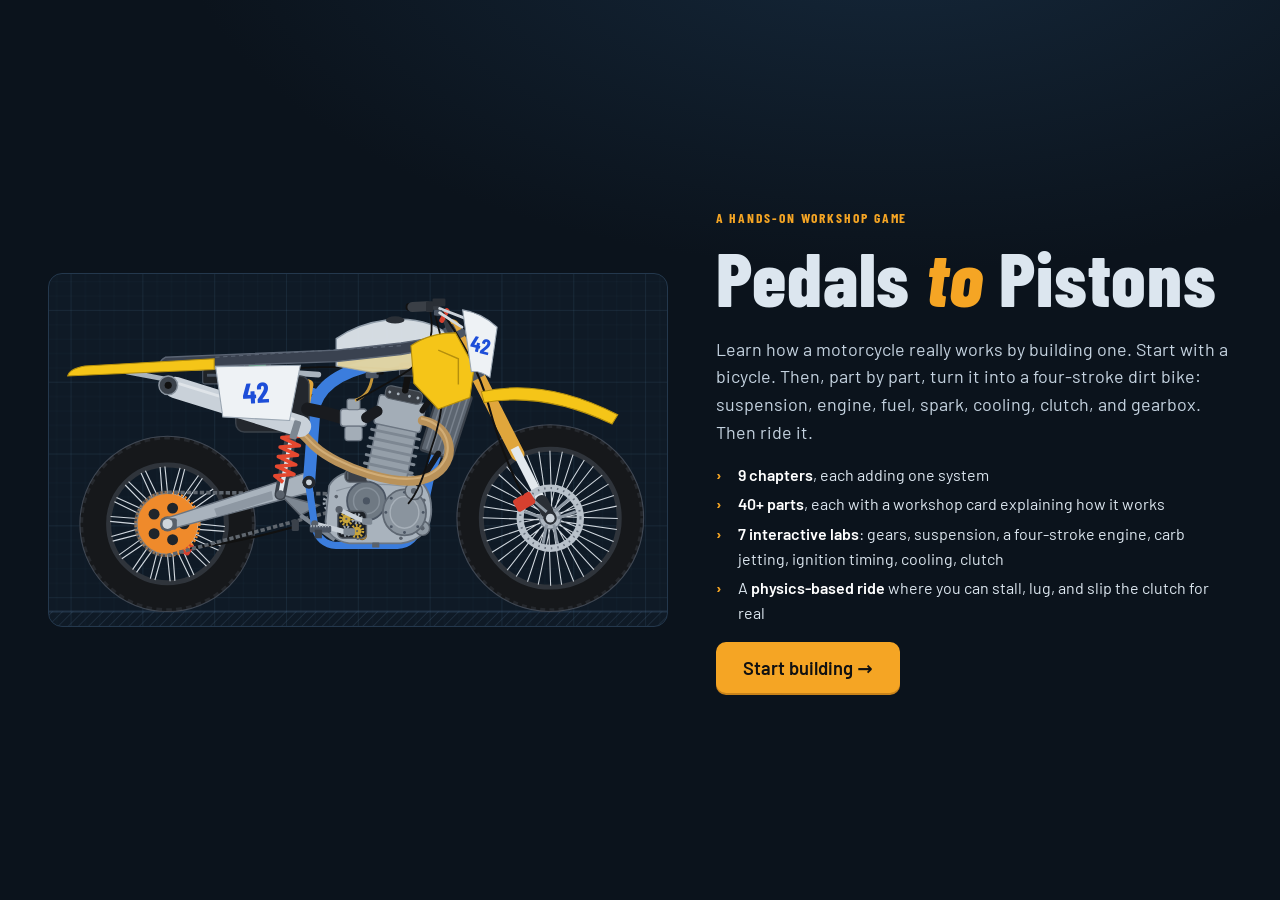
==== index.html @ 575bbbe5 "Add Pedals to Pistons: a browser game that teaches motorcycle mechanics Build a bicycle, then evolve" ====
<!doctype html>
<html lang="en">
<head>
  <meta charset="utf-8">
  <meta name="viewport" content="width=device-width, initial-scale=1">
  <title>Pedals to Pistons</title>
  <meta name="description" content="Learn how a motorcycle works by building one: start with a bicycle and finish with a four-stroke dirt bike you can ride.">
  <link rel="preconnect" href="https://fonts.googleapis.com">
  <link rel="preconnect" href="https://fonts.gstatic.com" crossorigin>
  <link href="https://fonts.googleapis.com/css2?family=Barlow:wght@400;500;600;700&family=Barlow+Condensed:wght@600;700;800&display=swap" rel="stylesheet">
  <link rel="stylesheet" href="css/style.css">
</head>
<body>
  <div id="app"></div>
  <div id="modal-root"></div>
  <div id="toast" role="status" aria-live="polite"></div>
  <script src="js/art.js"></script>
  <script src="js/content.js"></script>
  <script src="js/physics.js"></script>
  <script src="js/labs.js"></script>
  <script src="js/ride.js"></script>
  <script src="js/app.js"></script>
</body>
</html>
---- css/style.css ----
:root {
  --bg: #0b131c;
  --bg2: #0f1a26;
  --panel: #142130;
  --panel2: #1a2a3c;
  --line: #24384d;
  --text: #dce6ef;
  --dim: #8ea3b8;
  --amber: #f5a524;
  --amber-d: #c9831a;
  --teal: #2dd4bf;
  --red: #ef4444;
  --green: #4ade80;
  --grid: rgba(120, 170, 220, 0.07);
  --grid-strong: rgba(120, 170, 220, 0.16);
  --radius: 14px;
  --font: 'Barlow', system-ui, -apple-system, 'Segoe UI', sans-serif;
  --display: 'Barlow Condensed', 'Barlow', system-ui, sans-serif;
  color-scheme: dark;
}

* { box-sizing: border-box; }
html, body { margin: 0; }
body {
  background: radial-gradient(1200px 600px at 70% -10%, #15283b 0%, transparent 60%), var(--bg);
  color: var(--text);
  font-family: var(--font);
  font-size: 16px;
  line-height: 1.55;
  min-height: 100vh;
  overflow-x: hidden;
}
h1, h2, h3, h4 { font-family: var(--display); letter-spacing: .01em; line-height: 1.15; margin: 0 0 .5em; }
h1 { font-size: clamp(2rem, 4vw, 3rem); font-weight: 800; }
h2 { font-size: 1.6rem; font-weight: 700; }
h3 { font-size: 1.15rem; font-weight: 700; color: var(--dim); text-transform: uppercase; letter-spacing: .08em; }
h4 { font-size: 1.15rem; margin-top: 1.1em; color: var(--amber); }
p { margin: 0 0 .9em; }
b { color: #fff; font-weight: 600; }
ul, ol { padding-left: 1.3em; margin: 0 0 1em; }
li { margin-bottom: .3em; }
kbd {
  font-family: ui-monospace, monospace; font-size: .8em; background: var(--panel2); border: 1px solid var(--line);
  border-bottom-width: 3px; border-radius: 6px; padding: 1px 6px; color: #fff;
}
.lead { font-size: 1.12rem; color: #c5d3e0; }
.eyebrow { font-family: var(--display); text-transform: uppercase; letter-spacing: .14em; font-size: .85rem; color: var(--amber); font-weight: 700; margin-bottom: .3em; }
.small { font-size: .9rem; color: var(--dim); }

/* buttons */
.btn {
  font: 600 1rem var(--font); color: #111; background: var(--amber); border: 0; border-radius: 10px;
  padding: .65em 1.2em; cursor: pointer; transition: transform .1s, background .15s, box-shadow .15s;
  box-shadow: 0 2px 0 var(--amber-d); white-space: nowrap;
}
.btn:hover:not(:disabled) { background: #ffb73d; }
.btn:active:not(:disabled) { transform: translateY(1px); box-shadow: none; }
.btn:disabled { opacity: .4; cursor: not-allowed; }
.btn.big { font-size: 1.15rem; padding: .8em 1.5em; }
.btn.small { font-size: .9rem; padding: .45em .9em; }
.btn.ghost { background: transparent; color: var(--text); border: 1px solid var(--line); box-shadow: none; }
.btn.ghost:hover:not(:disabled) { background: var(--panel2); }
.btn.danger { background: var(--red); color: #fff; box-shadow: 0 2px 0 #b91c1c; }
.btn.spark { background: #fde047; box-shadow: 0 2px 0 #ca8a04; }
.btn.pulse { animation: pulse 1.2s infinite; }
@keyframes pulse { 50% { box-shadow: 0 0 0 6px rgba(245, 165, 36, .3); } }
.link { background: none; border: 0; color: var(--dim); font: 600 .95rem var(--font); cursor: pointer; padding: .3em 0; }
.link:hover { color: #fff; }
.link.small { font-size: .85rem; }
.btnrow { display: flex; gap: .6em; flex-wrap: wrap; align-items: center; margin-top: 1em; }
.pill, .chip { background: var(--panel2); border: 1px solid var(--line); border-radius: 999px; padding: .15em .7em; font-size: .85rem; color: var(--dim); }
.chip { color: var(--amber); font-weight: 600; margin-right: .4em; }

/* top bar */
.topbar {
  display: flex; align-items: center; gap: 1em; flex-wrap: wrap; padding: .7em clamp(16px, 3vw, 32px);
  border-bottom: 1px solid var(--line); background: rgba(11, 19, 28, .85); backdrop-filter: blur(6px);
  position: sticky; top: 0; z-index: 20;
}
.topbar .pill { margin-left: auto; }
.chap-title { font-family: var(--display); font-size: 1.3rem; font-weight: 700; }
.stepper { display: flex; gap: .3em; margin-left: auto; flex-wrap: wrap; }
.step {
  display: flex; align-items: center; gap: .4em; background: transparent; border: 1px solid var(--line); color: var(--dim);
  border-radius: 999px; padding: .3em .85em .3em .35em; font: 600 .9rem var(--font); cursor: pointer;
}
.step span { width: 1.6em; height: 1.6em; border-radius: 50%; display: grid; place-items: center; background: var(--panel2); font-size: .8rem; }
.step.on { color: #111; background: var(--amber); border-color: var(--amber); }
.step.on span { background: rgba(0, 0, 0, .15); }
.step:disabled { opacity: .35; cursor: not-allowed; }

/* scene svg */
svg.scene { width: 100%; height: auto; display: block; }
svg.scene .part { opacity: .09; filter: grayscale(1) brightness(1.6); pointer-events: none; }
svg.scene .part.on { opacity: 1; filter: none; pointer-events: auto; }
.home-art svg.scene .part:not(.on), .map-art svg.scene .part:not(.on) { opacity: .06; }
svg.scene .part.on:hover { filter: drop-shadow(0 0 6px rgba(245, 165, 36, .8)); cursor: pointer; }
svg.scene .part.pop { animation: pop .55s ease-out; transform-box: fill-box; transform-origin: center; }
@keyframes pop { 0% { opacity: 0; transform: scale(1.12); filter: drop-shadow(0 0 14px #f5a524); } 60% { opacity: 1; } 100% { transform: scale(1); filter: none; } }
svg.scene .part.ghost { opacity: .45; filter: none; animation: ghost 0.9s ease-in-out infinite alternate; pointer-events: none; }
@keyframes ghost { to { opacity: .7; } }
.zone circle { fill: rgba(245, 165, 36, .08); stroke: var(--amber); stroke-width: 2.5; stroke-dasharray: 7 5; animation: spin 14s linear infinite; transform-box: fill-box; transform-origin: center; }
.zone path { stroke: var(--amber); stroke-width: 2.5; opacity: .8; }
.zone.hover circle, .zone.hint circle { fill: rgba(245, 165, 36, .3); stroke-width: 4; }
.zone.hint circle { stroke: #fff; }
@keyframes spin { to { transform: rotate(360deg); } }
svg.scene.placing { cursor: crosshair; }
svg.scene.placing .zone circle { fill: rgba(245, 165, 36, .18); }

/* home */
.home { display: grid; grid-template-columns: 1.2fr 1fr; gap: clamp(16px, 4vw, 48px); align-items: center; padding: clamp(24px, 5vw, 64px) clamp(16px, 4vw, 48px); max-width: 1400px; margin: 0 auto; min-height: 100vh; }
.home h1 { font-size: clamp(2.8rem, 6vw, 4.8rem); margin-bottom: .2em; }
.home h1 span { color: var(--amber); font-style: italic; }
.home-art { border: 1px solid var(--line); border-radius: var(--radius); overflow: hidden; background: var(--bg2); }
.home-art .part.on { animation: fadein .6s both; }
@keyframes fadein { from { opacity: 0; transform: translateY(-6px); } }
.home-points { list-style: none; padding: 0; }
.home-points li { padding-left: 1.4em; position: relative; }
.home-points li::before { content: '›'; position: absolute; left: 0; color: var(--amber); font-weight: 700; }

/* map */
.map { max-width: 1200px; margin: 0 auto; padding: 24px clamp(16px, 3vw, 32px) 64px; }
.map-hero { display: grid; grid-template-columns: 1fr 1fr; gap: 32px; align-items: center; margin-bottom: 28px; }
.map-art { border: 1px solid var(--line); border-radius: var(--radius); background: var(--bg2); overflow: hidden; }
.progress { height: 10px; background: var(--panel2); border-radius: 999px; overflow: hidden; }
.progress span { display: block; height: 100%; background: linear-gradient(90deg, var(--amber), var(--teal)); border-radius: 999px; transition: width .4s; }
.chapters { display: grid; grid-template-columns: repeat(auto-fill, minmax(270px, 1fr)); gap: 14px; }
.chap {
  display: flex; gap: 14px; text-align: left; background: var(--panel); border: 1px solid var(--line); border-radius: var(--radius);
  padding: 16px; color: var(--text); font: inherit; cursor: pointer; transition: border-color .15s, transform .15s;
}
.chap:hover:not(:disabled) { border-color: var(--amber); transform: translateY(-2px); }
.chap h3 { color: #fff; text-transform: none; letter-spacing: 0; font-size: 1.3rem; margin-bottom: .1em; }
.chap p { margin: 0; color: var(--dim); }
.chap-num { flex: none; width: 46px; height: 46px; border-radius: 12px; display: grid; place-items: center; font: 800 1.4rem var(--display); background: var(--panel2); color: var(--amber); }
.chap.done .chap-num { background: var(--green); color: #052e16; }
.chap.locked { opacity: .45; cursor: not-allowed; }
.chap-meta { font-size: .82rem; color: var(--dim); margin-top: .4em; }

/* chapter */
.chapter { max-width: 1400px; margin: 0 auto; padding: 20px clamp(16px, 3vw, 32px) 64px; }
.brief { max-width: 760px; margin: 0 auto; background: var(--panel); border: 1px solid var(--line); border-radius: var(--radius); padding: clamp(20px, 4vw, 40px); }
.flow { background: var(--bg2); border: 1px dashed var(--line); padding: .7em 1em; border-radius: 10px; font-weight: 600; color: var(--teal); }
.callout { background: var(--bg2); border-left: 4px solid var(--teal); padding: .7em 1em; border-radius: 0 10px 10px 0; margin: 1em 0; }
.callout.moto { border-left-color: #60a5fa; }
.callout.tip { border-left-color: var(--amber); }
.controls-grid { display: grid; grid-template-columns: repeat(auto-fit, minmax(170px, 1fr)); gap: 10px; margin: 1em 0; }
.controls-grid > div { background: var(--bg2); border: 1px solid var(--line); border-radius: 10px; padding: .7em .9em; }

/* build */
.build { display: grid; grid-template-columns: minmax(0, 1fr) 330px; gap: 18px; align-items: start; }
.stage { background: var(--bg2); border: 1px solid var(--line); border-radius: var(--radius); overflow: hidden; }
.stage-svg { touch-action: none; }
.stage-bar { display: flex; justify-content: space-between; align-items: center; padding: 10px 14px; border-top: 1px solid var(--line); }
.side { background: var(--panel); border: 1px solid var(--line); border-radius: var(--radius); padding: 16px; position: sticky; top: 76px; max-height: calc(100vh - 96px); overflow: auto; }
.side-help { font-size: .88rem; color: var(--dim); }
.bin { display: grid; gap: 8px; margin-bottom: 18px; }
.bin-item {
  display: flex; gap: 10px; align-items: center; text-align: left; background: var(--panel2); border: 1px solid var(--line);
  border-radius: 12px; padding: 8px; color: var(--text); font: inherit; cursor: grab; touch-action: none; user-select: none;
}
.bin-item:hover { border-color: var(--amber); }
.bin-item.sel { border-color: var(--amber); box-shadow: 0 0 0 2px var(--amber) inset; }
.bin-item.dragging { opacity: .4; }
.bin-item svg { flex: none; width: 72px; height: 54px; background: var(--bg2); border-radius: 8px; pointer-events: none; }
.bin-item b { display: block; font-size: .98rem; }
.bin-item small { display: block; color: var(--dim); font-size: .8rem; line-height: 1.3; }
.drag-ghost { position: fixed; left: 0; top: 0; z-index: 100; pointer-events: none; width: 90px; height: 70px; filter: drop-shadow(0 6px 14px rgba(0, 0, 0, .6)); }
.drag-ghost svg { width: 100%; height: 100%; }
.fitted { list-style: none; padding: 0; margin: 0; }
.fitted li { border-bottom: 1px solid var(--line); }
.fitted .link { width: 100%; text-align: left; }
.fitted .link::before { content: '✓ '; color: var(--green); }
.banner { margin-top: 16px; display: flex; gap: 16px; justify-content: space-between; align-items: center; flex-wrap: wrap; background: linear-gradient(90deg, rgba(74, 222, 128, .15), rgba(45, 212, 191, .1)); border: 1px solid rgba(74, 222, 128, .4); border-radius: var(--radius); padding: 14px 18px; }

/* modal */
.modal-bg { position: fixed; inset: 0; background: rgba(3, 8, 14, .7); z-index: 50; display: grid; place-items: center; padding: 16px; opacity: 0; transition: opacity .2s; }
.modal-bg.in { opacity: 1; }
.modal { background: var(--panel); border: 1px solid var(--line); border-radius: 18px; max-width: 640px; width: 100%; max-height: calc(100vh - 32px); overflow: auto; padding: clamp(18px, 3vw, 28px); box-shadow: 0 30px 80px rgba(0, 0, 0, .5); transform: translateY(10px); transition: transform .2s; }
.modal-bg.in .modal { transform: none; }
.modal-foot { display: flex; justify-content: flex-end; gap: .6em; margin-top: 1.2em; position: sticky; bottom: -28px; background: var(--panel); padding: .6em 0 .2em; }
.card-head { display: flex; gap: 16px; align-items: center; margin-bottom: 8px; }
.card-thumb { width: 130px; height: 100px; flex: none; background: var(--bg2); border: 1px solid var(--line); border-radius: 12px; }
.card-head h2 { margin-bottom: .1em; font-size: 1.9rem; }
.role { color: var(--teal); font-weight: 600; margin: 0; }
.card-body { font-size: 1rem; }

/* toast */
#toast { position: fixed; left: 50%; bottom: 24px; transform: translate(-50%, 30px); opacity: 0; pointer-events: none; z-index: 80; background: #0a1119; border: 1px solid var(--line); border-radius: 12px; padding: .75em 1.1em; max-width: min(560px, calc(100vw - 32px)); transition: opacity .2s, transform .2s; box-shadow: 0 10px 30px rgba(0, 0, 0, .5); }
#toast.show { opacity: 1; transform: translate(-50%, 0); }
#toast.warn { border-color: var(--amber); }
#toast.ok { border-color: var(--green); color: #d1fae5; }

/* lab */
.lab-head { display: grid; grid-template-columns: minmax(0, 1fr) minmax(280px, 420px); gap: 20px; margin-bottom: 18px; align-items: start; }
.tasks { background: var(--panel); border: 1px solid var(--line); border-radius: var(--radius); padding: 14px 16px; }
.tasks ul { list-style: none; padding: 0; margin: 0; }
.tasks li { display: flex; gap: 10px; align-items: flex-start; padding: 6px 0; border-bottom: 1px solid var(--line); font-size: .95rem; }
.tasks li:last-child { border-bottom: 0; }
.tick { flex: none; width: 20px; height: 20px; border: 2px solid var(--line); border-radius: 6px; margin-top: 2px; }
.tasks li.ok .tick { background: var(--green); border-color: var(--green); }
.tasks li.ok .tick::after { content: '✓'; color: #052e16; font-weight: 800; font-size: 14px; display: block; text-align: center; line-height: 16px; }
.tasks li.ok > span:last-child { color: var(--dim); text-decoration: line-through; text-decoration-color: rgba(142, 163, 184, .5); }
.tasks li.flash { animation: flash 1s; }
@keyframes flash { 30% { background: rgba(74, 222, 128, .2); } }
.lab-grid { display: grid; grid-template-columns: minmax(0, 1fr) 340px; gap: 18px; align-items: start; }
.lab-stage { background: var(--bg2); border: 1px solid var(--line); border-radius: var(--radius); overflow: hidden; }
.lab-cv { width: 100%; display: block; }
.lab-side { display: grid; gap: 14px; }
.lab-controls, .lab-explain { background: var(--panel); border: 1px solid var(--line); border-radius: var(--radius); padding: 14px 16px; }
.lab-explain { font-size: .95rem; }
.lab-explain h4 { margin-top: 0; }
.lab-sub { margin: 26px 0 12px; }
.ctl { display: block; margin-bottom: 12px; }
.ctl-l { display: block; font-size: .85rem; color: var(--dim); font-weight: 600; margin-bottom: 4px; }
.ctl input[type=range] { width: calc(100% - 92px); vertical-align: middle; accent-color: var(--amber); }
.ctl output { display: inline-block; width: 86px; text-align: right; font-weight: 700; font-variant-numeric: tabular-nums; font-size: .9rem; }
.seg { display: flex; flex-wrap: wrap; gap: 4px; }
.seg-b { background: var(--panel2); color: var(--text); border: 1px solid var(--line); border-radius: 8px; padding: .3em .6em; font: 600 .88rem var(--font); cursor: pointer; min-width: 2.4em; }
.seg-b.on { background: var(--amber); color: #111; border-color: var(--amber); }
.tog { display: flex; align-items: center; gap: 10px; cursor: pointer; }
.tog input { position: absolute; opacity: 0; }
.tog .ctl-l { margin: 0; color: var(--text); }
.tog-ui { width: 40px; height: 22px; border-radius: 999px; background: var(--panel2); border: 1px solid var(--line); position: relative; transition: background .15s; flex: none; }
.tog-ui::after { content: ''; position: absolute; width: 16px; height: 16px; border-radius: 50%; background: var(--dim); top: 2px; left: 2px; transition: left .15s, background .15s; }
.tog input:checked + .tog-ui { background: var(--amber); }
.tog input:checked + .tog-ui::after { left: 20px; background: #111; }
.tog input:focus-visible + .tog-ui { outline: 2px solid var(--teal); }
.readouts { display: grid; grid-template-columns: 1fr 1fr; gap: 6px; margin: 10px 0; }
.ro { background: var(--bg2); border-radius: 8px; padding: 6px 8px; }
.ro span { display: block; font-size: .72rem; color: var(--dim); text-transform: uppercase; letter-spacing: .05em; }
.ro b { font-variant-numeric: tabular-nums; font-size: .98rem; }
.lab-controls .btnrow { margin: 0 0 12px; }

/* quiz */
.quiz { max-width: 720px; margin: 0 auto; background: var(--panel); border: 1px solid var(--line); border-radius: var(--radius); padding: clamp(20px, 4vw, 36px); }
.quiz-top { margin-bottom: 18px; }
.quiz h2 { font-size: 1.7rem; }
.opts { display: grid; gap: 8px; }
.opt { display: flex; gap: 12px; align-items: center; text-align: left; background: var(--panel2); border: 1px solid var(--line); color: var(--text); font: 500 1rem var(--font); padding: 12px 14px; border-radius: 12px; cursor: pointer; }
.opt:hover:not(:disabled) { border-color: var(--amber); }
.opt .key { flex: none; width: 28px; height: 28px; border-radius: 8px; display: grid; place-items: center; background: var(--bg2); font-weight: 700; color: var(--amber); }
.opt.right { border-color: var(--green); background: rgba(74, 222, 128, .12); }
.opt.wrong { border-color: var(--red); background: rgba(239, 68, 68, .12); }
.opt:disabled { cursor: default; }
.feedback { margin-top: 16px; }
.fb { padding: 12px 14px; border-radius: 12px; margin-bottom: 12px; }
.fb.ok { background: rgba(74, 222, 128, .1); border: 1px solid rgba(74, 222, 128, .4); }
.fb.bad { background: rgba(239, 68, 68, .08); border: 1px solid rgba(239, 68, 68, .4); }
.quiz.done { text-align: center; }
.quiz.done .btnrow { justify-content: center; }
.big-tick { width: 84px; height: 84px; margin: 0 auto 12px; border-radius: 50%; background: var(--green); color: #052e16; display: grid; place-items: center; font-size: 46px; font-weight: 800; }

/* ride */
.ride { background: var(--bg2); border: 1px solid var(--line); border-radius: var(--radius); overflow: hidden; }
.ride-cv { width: 100%; display: block; touch-action: none; }
.ride-bar { display: flex; gap: 10px; align-items: center; flex-wrap: wrap; padding: 10px 14px; border-top: 1px solid var(--line); }
.ride-keys { font-size: .85rem; color: var(--dim); margin-left: auto; }
.ride-touch { display: none; justify-content: space-between; gap: 10px; padding: 10px; border-top: 1px solid var(--line); }
.tgroup { display: flex; gap: 8px; }
.ride-touch button { background: var(--panel2); border: 1px solid var(--line); color: var(--text); font: 700 .85rem var(--font); border-radius: 12px; padding: 14px 10px; min-width: 64px; touch-action: none; user-select: none; -webkit-user-select: none; }
.ride-touch button.big { min-width: 96px; background: rgba(74, 222, 128, .15); border-color: rgba(74, 222, 128, .5); }
.ride-touch button.on { background: var(--amber); color: #111; }
@media (pointer: coarse) { .ride-touch { display: flex; } .ride-keys { display: none; } }
.cert { text-align: center; }
.cert .medal { font-size: 64px; line-height: 1; margin-bottom: 8px; }
.cert .stats { display: grid; grid-template-columns: repeat(4, 1fr); gap: 8px; margin: 16px 0; }
.cert .stats div { background: var(--bg2); border-radius: 10px; padding: 10px 4px; }
.cert .stats b { display: block; font-size: 1.3rem; font-family: var(--display); }
.cert .stats span { font-size: .75rem; color: var(--dim); }
.cert .modal-foot { justify-content: center; }

/* responsive */
@media (max-width: 1000px) {
  .build, .lab-grid, .lab-head { grid-template-columns: 1fr; }
  .side { position: static; max-height: none; }
  .bin { grid-template-columns: repeat(auto-fill, minmax(220px, 1fr)); }
}
@media (max-width: 800px) {
  .home, .map-hero { grid-template-columns: 1fr; }
  .home { min-height: 0; }
  .stepper { margin-left: 0; width: 100%; }
  .topbar .pill { margin-left: 0; }
  .cert .stats { grid-template-columns: repeat(2, 1fr); }
  .card-thumb { width: 90px; height: 70px; }
  .ride-touch { flex-wrap: wrap; }
}
@media (prefers-reduced-motion: reduce) {
  *, *::before, *::after { animation-duration: .01ms !important; transition-duration: .01ms !important; }
}
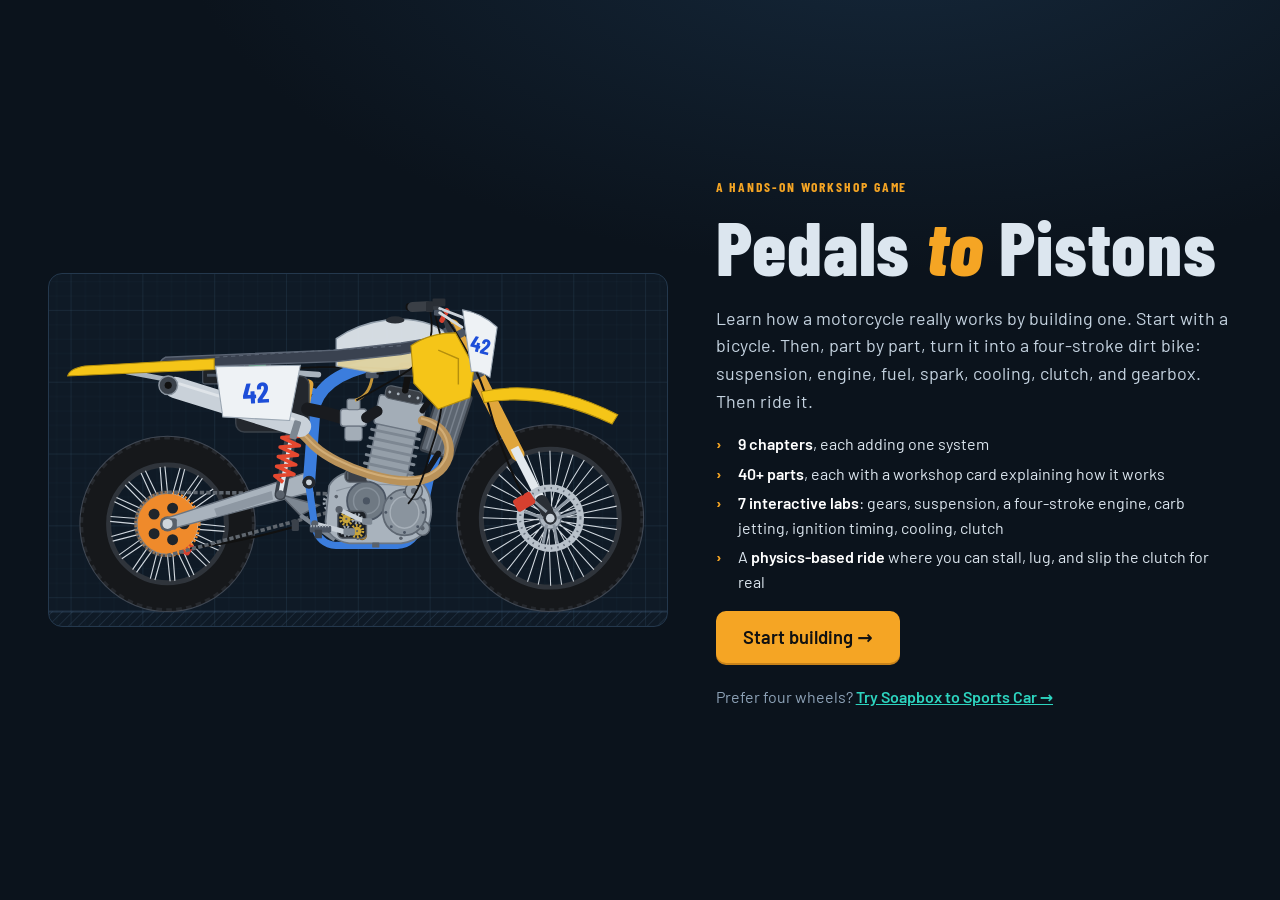
==== commit 2dceae0f: "Add Soapbox to Sports Car, a car version of the game Build a soapbox cart, then turn it into a front" ====
--- a/index.html
+++ b/index.html
@@ -14,11 +14,12 @@
   <div id="app"></div>
   <div id="modal-root"></div>
   <div id="toast" role="status" aria-live="polite"></div>
+  <script src="js/artkit.js"></script>
   <script src="js/art.js"></script>
-  <script src="js/content.js"></script>
   <script src="js/physics.js"></script>
   <script src="js/labs.js"></script>
   <script src="js/ride.js"></script>
+  <script src="js/content.js"></script>
   <script src="js/app.js"></script>
 </body>
 </html>
--- a/css/style.css
+++ b/css/style.css
@@ -288,3 +288,11 @@
 @media (prefers-reduced-motion: reduce) {
   *, *::before, *::after { animation-duration: .01ms !important; transition-duration: .01ms !important; }
 }
+
+/* links between the two games, and small extras */
+.other-game { margin-top: 1.4em; color: var(--dim); }
+.other-game a { color: var(--teal); font-weight: 600; }
+.penalties { text-align: left; color: var(--red); font-size: .92rem; margin: 0 auto 1em; max-width: 420px; }
+.quizlet { margin-top: 1em; padding-top: .8em; border-top: 1px solid var(--line); }
+.quizlet .seg { margin: .5em 0; }
+.gearlever .seg-b { min-width: 2.6em; }
